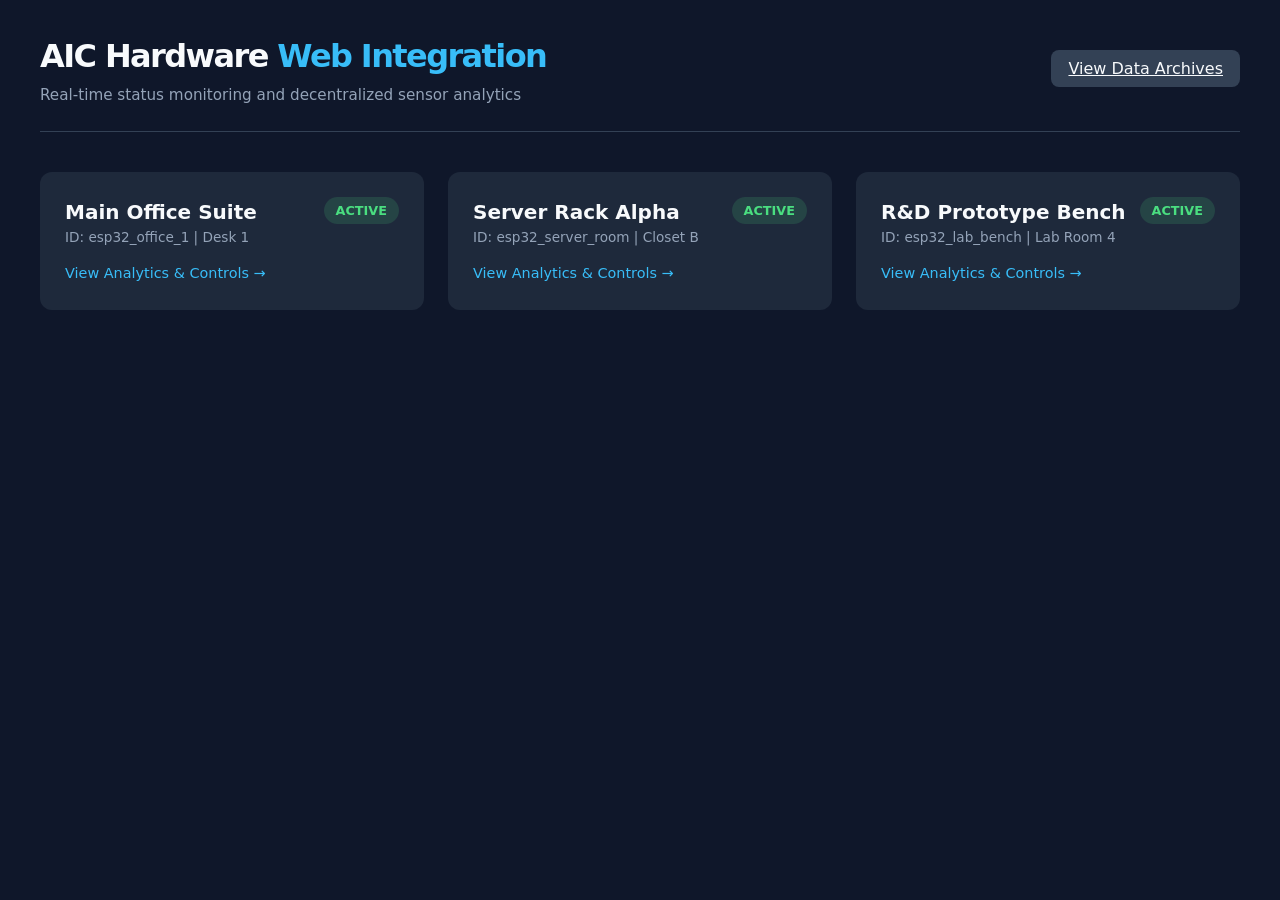
==== index.html @ 11d955bf "First Draft of Second Website" ====
<!DOCTYPE html>
<html lang="en">
<head>
  <meta charset="UTF-8">
  <meta name="viewport" content="width=device-width, initial-scale=1.0">
  <title>AIC Hardware Web Integration</title>
  <link rel="stylesheet" href="css/style.css">
</head>
<body>

  <div class="container">
    <header>
      <div>
        <h1>AIC Hardware <span>Web Integration</span></h1>
        <p class="subtitle">Real-time status monitoring and decentralized sensor analytics</p>
      </div>
      <div>
        <a href="archive" class="btn">View Data Archives</a>
      </div>
    </header>

    <main class="grid-fleet" id="fleet-grid">
      <div style="grid-column: 1 / -1; text-align: center; color: var(--text-muted); padding: 3rem 0;">
        <p style="font-size: 1.1rem; letter-spacing: 0.05em;">Initializing device fleet mapping matrix...</p>
      </div>
    </main>
  </div>

  <script src="js/app.js"></script>
  <script src="js/dashboard.js"></script>
</body>
</html>
---- css/style.css ----
/* ==========================================================================
   1. DESIGN SYSTEM & VARIABLISED TOKENS
   ========================================================================== */
:root {
  /* Color Palette (Clean Modern Dark Theme by Default) */
  --bg-main: #0f172a;       /* Deep slate blue */
  --bg-card: #1e293b;       /* Lighter slate for containment */
  --bg-input: #334155;      /* Slate for form fields */
  --text-main: #f8fafc;     /* Near white for high readability */
  --text-muted: #94a3b8;    /* Soft grey for timestamps/labels */
  
  /* Status Colors */
  --accent: #38bdf8;        /* Sky blue for primary icons/links */
  --success: #4ade80;       /* Vibrant green for online states */
  --warning: #facc15;       /* Amber for intervals/alerts */
  --danger: #f87171;        /* Coral red for disconnected states */

  /* Layout Tokens */
  --radius-lg: 12px;
  --radius-md: 8px;
  --transition: all 0.25s ease-in-out;
  --font-stack: system-ui, -apple-system, BlinkMacSystemFont, 'Segoe UI', Roboto, sans-serif;
}

/* ==========================================================================
   2. GLOBAL RESET & BASE STYLES
   ========================================================================== */
* {
  box-sizing: border-box;
  margin: 0;
  padding: 0;
}

body {
  background-color: var(--bg-main);
  color: var(--text-main);
  font-family: var(--font-stack);
  line-height: 1.5;
  padding: 2rem 1rem;
}

.container {
  max-width: 1200px;
  margin: 0 auto;
}

/* ==========================================================================
   3. TYPOGRAPHY & HEADER ARCHITECTURE
   ========================================================================== */
header {
  margin-bottom: 2.5rem;
  border-bottom: 1px solid var(--bg-input);
  padding-bottom: 1.5rem;
  display: flex;
  justify-content: space-between;
  align-items: center;
}

h1 {
  font-size: 2rem;
  font-weight: 700;
  letter-spacing: -0.05em;
}

h1 span {
  color: var(--accent);
}

.subtitle {
  color: var(--text-muted);
  font-size: 0.95rem;
  margin-top: 0.25rem;
}

/* ==========================================================================
   4. LAYOUT UTILITIES (The Grid Framework)
   ========================================================================== */
.grid-fleet {
  display: grid;
  grid-template-columns: repeat(auto-fill, minmax(300px, 1fr));
  gap: 1.5rem;
}

/* ==========================================================================
   5. UI COMPONENTS (Cards, Badges & Buttons)
   ========================================================================== */
/* Interactive Cards */
.card {
  background-color: var(--bg-card);
  border: 1px solid transparent;
  border-radius: var(--radius-lg);
  padding: 1.5rem;
  transition: var(--transition);
  text-decoration: none;
  color: inherit;
  display: flex;
  flex-direction: column;
}

/* Hover effects only apply if the card acts as a clickable navigation link */
a.card:hover {
  border-color: var(--accent);
  transform: translateY(-2px);
  box-shadow: 0 10px 20px rgba(0, 0, 0, 0.3);
}

/* Status Pill Badges */
.badge {
  display: inline-flex;
  align-items: center;
  gap: 0.5rem;
  font-size: 0.8rem;
  font-weight: 600;
  padding: 0.25rem 0.75rem;
  border-radius: 50px;
  text-transform: uppercase;
  width: fit-content;
}

.badge-online { background-color: rgba(74, 222, 128, 0.15); color: var(--success); }
.badge-offline { background-color: rgba(248, 113, 113, 0.15); color: var(--danger); }

/* Standard Metric Readouts */
.metric-group {
  display: flex;
  justify-content: space-between;
  margin-top: 1.5rem;
}

.metric-value {
  font-size: 2.25rem;
  font-weight: 700;
  letter-spacing: -0.02em;
}

.metric-label {
  font-size: 0.85rem;
  color: var(--text-muted);
  text-transform: uppercase;
}

/* Interactive Dashboard Controls */
.control-panel {
  background-color: var(--bg-card);
  border-radius: var(--radius-lg);
  padding: 1.25rem;
  margin-bottom: 2rem;
  display: flex;
  flex-wrap: wrap;
  gap: 1rem;
  align-items: center;
}

.btn {
  background-color: var(--bg-input);
  color: var(--text-main);
  border: 1px solid transparent;
  padding: 0.5rem 1rem;
  border-radius: var(--radius-md);
  cursor: pointer;
  font-weight: 500;
  transition: var(--transition);
}

.btn:hover { background-color: var(--accent); color: var(--bg-main); }
.btn-active { background-color: var(--accent); color: var(--bg-main); }

/* Chart Containers */
.chart-container {
  background-color: var(--bg-card);
  border-radius: var(--radius-lg);
  padding: 1.5rem;
  margin-bottom: 1.5rem;
}

.hidden {
  display: none !important;
}

/* ==========================================================================
   6. RESPONSIVE DESIGN ADJUSTMENTS
   ========================================================================== */
@media (max-width: 640px) {
  header {
    flex-direction: column;
    align-items: flex-start;
    gap: 1rem;
  }
  .control-panel {
    flex-direction: column;
    align-items: stretch;
  }
}

/* ==========================================================================
   7. FIXES & ELEMENT OVERRIDES
   ========================================================================== */
/* Strip the button hover color-flip entirely from native select dropdowns */
select.btn:hover {
  background-color: var(--bg-input) !important;
  color: var(--text-main) !important;
  border-color: var(--accent);
}
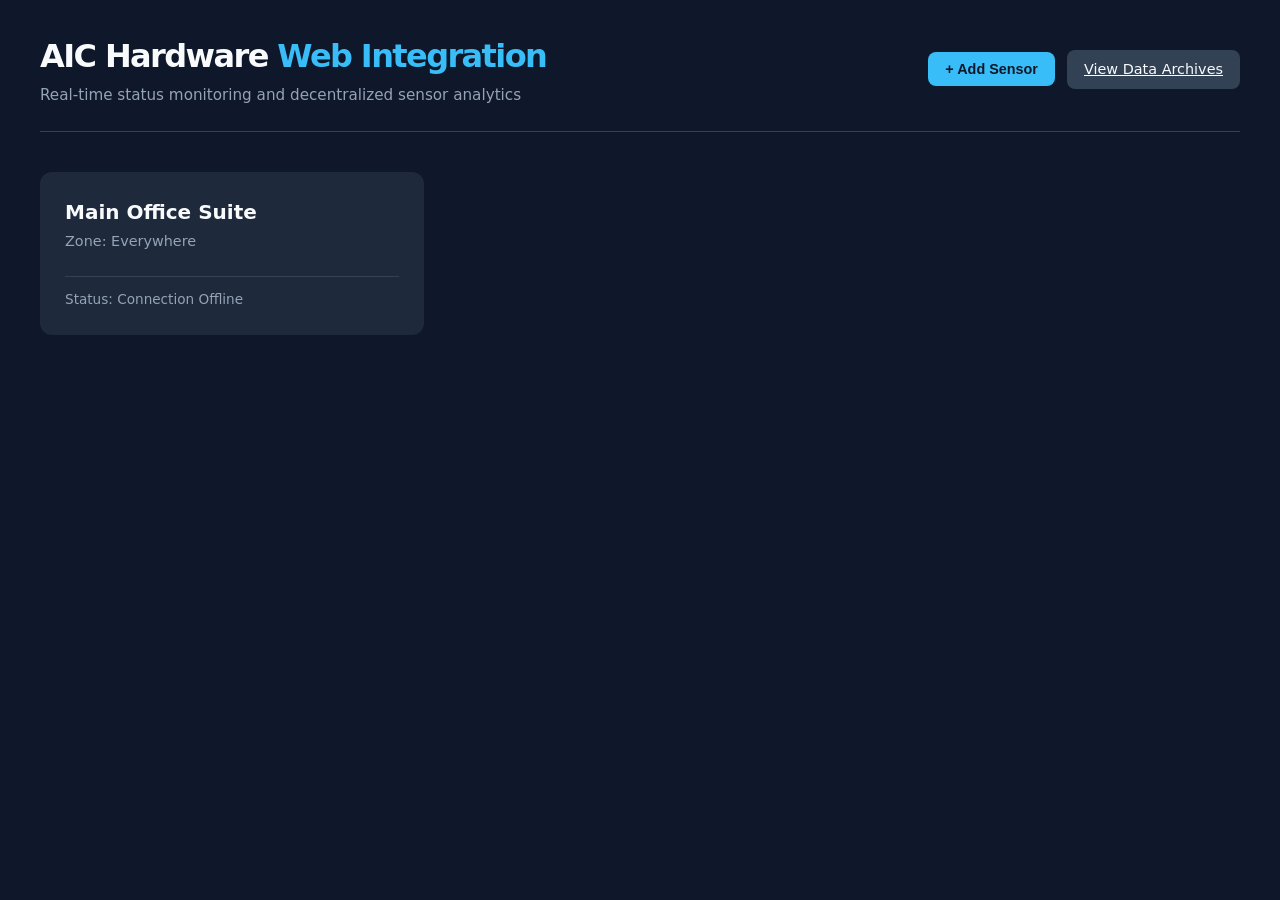
==== commit e9826d90: "Add/Delete/Edit Sensor Pages Functionality" ====
--- a/index.html
+++ b/index.html
@@ -14,7 +14,8 @@
         <h1>AIC Hardware <span>Web Integration</span></h1>
         <p class="subtitle">Real-time status monitoring and decentralized sensor analytics</p>
       </div>
-      <div>
+      <div style="display: flex; gap: 0.75rem; align-items: center;">
+        <button class="btn btn-primary-action" id="add-sensor-btn">+ Add Sensor</button>
         <a href="archive" class="btn">View Data Archives</a>
       </div>
     </header>
@@ -26,6 +27,49 @@
     </main>
   </div>
 
+  <!-- =====================================================================
+       ADD / EDIT SENSOR MODAL — shared for both Add and Edit flows
+  ====================================================================== -->
+  <div id="sensor-modal-overlay" class="modal-overlay hidden">
+    <div class="modal-box" role="dialog" aria-modal="true" aria-labelledby="modal-title">
+
+      <div class="modal-header">
+        <h2 id="modal-title">Add Sensor Card</h2>
+        <button class="modal-close-btn" id="modal-close-btn" aria-label="Close">&times;</button>
+      </div>
+
+      <div class="modal-body">
+
+        <div class="form-group">
+          <label for="modal-sensor-select">Sensor ID</label>
+          <select id="modal-sensor-select" class="form-control">
+            <option value="" disabled selected>Loading sensor IDs from sheet...</option>
+          </select>
+          <p class="form-hint">Fetched live from your Google Sheet's Telemetry tab.</p>
+        </div>
+
+        <div class="form-group">
+          <label for="modal-name-input">Display Name</label>
+          <input type="text" id="modal-name-input" class="form-control"
+                 placeholder="e.g. Main Office Suite" maxlength="40" />
+        </div>
+
+        <div class="form-group">
+          <label for="modal-desc-input">Description</label>
+          <input type="text" id="modal-desc-input" class="form-control"
+                 placeholder="e.g. Zone: Server Room — Floor 2" maxlength="60" />
+        </div>
+
+      </div>
+
+      <div class="modal-footer">
+        <button class="btn" id="modal-cancel-btn">Cancel</button>
+        <button class="btn btn-primary-action" id="modal-save-btn">Save Card</button>
+      </div>
+
+    </div>
+  </div>
+
   <script src="js/app.js"></script>
   <script src="js/dashboard.js"></script>
 </body>
--- a/css/style.css
+++ b/css/style.css
@@ -2,20 +2,17 @@
    1. DESIGN SYSTEM & VARIABLISED TOKENS
    ========================================================================== */
 :root {
-  /* Color Palette (Clean Modern Dark Theme by Default) */
-  --bg-main: #0f172a;       /* Deep slate blue */
-  --bg-card: #1e293b;       /* Lighter slate for containment */
-  --bg-input: #334155;      /* Slate for form fields */
-  --text-main: #f8fafc;     /* Near white for high readability */
-  --text-muted: #94a3b8;    /* Soft grey for timestamps/labels */
-  
-  /* Status Colors */
-  --accent: #38bdf8;        /* Sky blue for primary icons/links */
-  --success: #4ade80;       /* Vibrant green for online states */
-  --warning: #facc15;       /* Amber for intervals/alerts */
-  --danger: #f87171;        /* Coral red for disconnected states */
-
-  /* Layout Tokens */
+  --bg-main: #0f172a;
+  --bg-card: #1e293b;
+  --bg-input: #334155;
+  --text-main: #f8fafc;
+  --text-muted: #94a3b8;
+
+  --accent: #38bdf8;
+  --success: #4ade80;
+  --warning: #facc15;
+  --danger: #f87171;
+
   --radius-lg: 12px;
   --radius-md: 8px;
   --transition: all 0.25s ease-in-out;
@@ -62,9 +59,7 @@
   letter-spacing: -0.05em;
 }
 
-h1 span {
-  color: var(--accent);
-}
+h1 span { color: var(--accent); }
 
 .subtitle {
   color: var(--text-muted);
@@ -73,18 +68,25 @@
 }
 
 /* ==========================================================================
-   4. LAYOUT UTILITIES (The Grid Framework)
+   4. LAYOUT UTILITIES — Fixed 3-column fleet grid
    ========================================================================== */
 .grid-fleet {
   display: grid;
-  grid-template-columns: repeat(auto-fill, minmax(300px, 1fr));
+  grid-template-columns: repeat(3, 1fr);
   gap: 1.5rem;
 }
 
+@media (max-width: 900px) {
+  .grid-fleet { grid-template-columns: repeat(2, 1fr); }
+}
+
+@media (max-width: 560px) {
+  .grid-fleet { grid-template-columns: 1fr; }
+}
+
 /* ==========================================================================
    5. UI COMPONENTS (Cards, Badges & Buttons)
    ========================================================================== */
-/* Interactive Cards */
 .card {
   background-color: var(--bg-card);
   border: 1px solid transparent;
@@ -95,13 +97,99 @@
   color: inherit;
   display: flex;
   flex-direction: column;
-}
-
-/* Hover effects only apply if the card acts as a clickable navigation link */
+  position: relative;
+}
+
 a.card:hover {
   border-color: var(--accent);
   transform: translateY(-2px);
   box-shadow: 0 10px 20px rgba(0, 0, 0, 0.3);
+}
+
+/* ── 3-dot menu trigger ──────────────────────────────────────────────────── */
+.card-menu-wrap {
+  position: absolute;
+  top: 0.75rem;
+  right: 0.75rem;
+  /* Sits above the card's anchor so clicks don't navigate */
+  z-index: 2;
+}
+
+.card-menu-btn {
+  background: transparent;
+  border: none;
+  color: var(--text-muted);
+  font-size: 1.2rem;
+  cursor: pointer;
+  line-height: 1;
+  width: 28px;
+  height: 28px;
+  border-radius: var(--radius-md);
+  display: flex;
+  align-items: center;
+  justify-content: center;
+  transition: var(--transition);
+  opacity: 0;
+  letter-spacing: 0.05em;
+}
+
+/* Show the dot button whenever the card is hovered OR its menu is open */
+.card:hover .card-menu-btn,
+.card-menu-wrap.open .card-menu-btn {
+  opacity: 1;
+}
+
+.card-menu-btn:hover {
+  background-color: var(--bg-input);
+  color: var(--text-main);
+}
+
+/* ── Dropdown panel ──────────────────────────────────────────────────────── */
+.card-dropdown {
+  position: absolute;
+  top: calc(100% + 4px);
+  right: 0;
+  background-color: var(--bg-card);
+  border: 1px solid var(--bg-input);
+  border-radius: var(--radius-md);
+  min-width: 140px;
+  overflow: hidden;
+  box-shadow: 0 8px 24px rgba(0, 0, 0, 0.4);
+  /* Hidden by default */
+  display: none;
+  flex-direction: column;
+  z-index: 50;
+}
+
+.card-menu-wrap.open .card-dropdown {
+  display: flex;
+}
+
+.card-dropdown-item {
+  background: none;
+  border: none;
+  color: var(--text-main);
+  font-size: 0.875rem;
+  font-family: var(--font-stack);
+  text-align: left;
+  padding: 0.6rem 1rem;
+  cursor: pointer;
+  display: flex;
+  align-items: center;
+  gap: 0.5rem;
+  transition: background-color 0.15s ease;
+}
+
+.card-dropdown-item:hover {
+  background-color: var(--bg-input);
+}
+
+.card-dropdown-item.danger {
+  color: var(--danger);
+}
+
+.card-dropdown-item.danger:hover {
+  background-color: rgba(248, 113, 113, 0.1);
 }
 
 /* Status Pill Badges */
@@ -117,27 +205,13 @@
   width: fit-content;
 }
 
-.badge-online { background-color: rgba(74, 222, 128, 0.15); color: var(--success); }
+.badge-online  { background-color: rgba(74, 222, 128, 0.15); color: var(--success); }
 .badge-offline { background-color: rgba(248, 113, 113, 0.15); color: var(--danger); }
 
 /* Standard Metric Readouts */
-.metric-group {
-  display: flex;
-  justify-content: space-between;
-  margin-top: 1.5rem;
-}
-
-.metric-value {
-  font-size: 2.25rem;
-  font-weight: 700;
-  letter-spacing: -0.02em;
-}
-
-.metric-label {
-  font-size: 0.85rem;
-  color: var(--text-muted);
-  text-transform: uppercase;
-}
+.metric-group  { display: flex; justify-content: space-between; margin-top: 1.5rem; }
+.metric-value  { font-size: 2.25rem; font-weight: 700; letter-spacing: -0.02em; }
+.metric-label  { font-size: 0.85rem; color: var(--text-muted); text-transform: uppercase; }
 
 /* Interactive Dashboard Controls */
 .control-panel {
@@ -160,9 +234,10 @@
   cursor: pointer;
   font-weight: 500;
   transition: var(--transition);
-}
-
-.btn:hover { background-color: var(--accent); color: var(--bg-main); }
+  font-size: 0.9rem;
+}
+
+.btn:hover  { background-color: var(--accent); color: var(--bg-main); }
 .btn-active { background-color: var(--accent); color: var(--bg-main); }
 
 /* Chart Containers */
@@ -173,31 +248,168 @@
   margin-bottom: 1.5rem;
 }
 
-.hidden {
-  display: none !important;
-}
-
-/* ==========================================================================
-   6. RESPONSIVE DESIGN ADJUSTMENTS
+.hidden { display: none !important; }
+
+/* ==========================================================================
+   6. MODAL SYSTEM
+   ========================================================================== */
+.modal-overlay {
+  position: fixed;
+  inset: 0;
+  background-color: rgba(0, 0, 0, 0.6);
+  z-index: 100;
+  display: flex;
+  align-items: center;
+  justify-content: center;
+  padding: 1rem;
+  backdrop-filter: blur(2px);
+}
+
+.modal-box {
+  background-color: var(--bg-card);
+  border: 1px solid var(--bg-input);
+  border-radius: var(--radius-lg);
+  width: 100%;
+  max-width: 480px;
+  display: flex;
+  flex-direction: column;
+  animation: modal-in 0.2s ease;
+}
+
+@keyframes modal-in {
+  from { opacity: 0; transform: translateY(12px); }
+  to   { opacity: 1; transform: translateY(0); }
+}
+
+.modal-header {
+  display: flex;
+  justify-content: space-between;
+  align-items: center;
+  padding: 1.25rem 1.5rem;
+  border-bottom: 1px solid var(--bg-input);
+}
+
+.modal-header h2 {
+  font-size: 1.1rem;
+  font-weight: 700;
+  color: var(--text-main);
+}
+
+.modal-close-btn {
+  background: none;
+  border: none;
+  color: var(--text-muted);
+  font-size: 1.5rem;
+  cursor: pointer;
+  line-height: 1;
+  padding: 0.1rem 0.4rem;
+  border-radius: var(--radius-md);
+  transition: var(--transition);
+}
+
+.modal-close-btn:hover {
+  color: var(--text-main);
+  background-color: var(--bg-input);
+}
+
+.modal-body {
+  padding: 1.5rem;
+  display: flex;
+  flex-direction: column;
+  gap: 1.25rem;
+}
+
+.modal-footer {
+  padding: 1rem 1.5rem;
+  border-top: 1px solid var(--bg-input);
+  display: flex;
+  justify-content: flex-end;
+  gap: 0.75rem;
+}
+
+/* Form elements */
+.form-group {
+  display: flex;
+  flex-direction: column;
+  gap: 0.4rem;
+}
+
+.form-group label {
+  font-size: 0.85rem;
+  font-weight: 600;
+  color: var(--text-muted);
+  text-transform: uppercase;
+  letter-spacing: 0.04em;
+}
+
+.form-control {
+  background-color: var(--bg-input);
+  color: var(--text-main);
+  border: 1px solid transparent;
+  border-radius: var(--radius-md);
+  padding: 0.6rem 0.85rem;
+  font-size: 0.95rem;
+  font-family: var(--font-stack);
+  width: 100%;
+  transition: var(--transition);
+  appearance: auto;
+}
+
+.form-control:focus {
+  outline: none;
+  border-color: var(--accent);
+}
+
+.form-control option {
+  background-color: var(--bg-card);
+  color: var(--text-main);
+}
+
+.form-hint {
+  font-size: 0.8rem;
+  color: var(--text-muted);
+}
+
+/* ==========================================================================
+   7. RESPONSIVE DESIGN ADJUSTMENTS
    ========================================================================== */
 @media (max-width: 640px) {
-  header {
-    flex-direction: column;
-    align-items: flex-start;
-    gap: 1rem;
-  }
-  .control-panel {
-    flex-direction: column;
-    align-items: stretch;
-  }
-}
-
-/* ==========================================================================
-   7. FIXES & ELEMENT OVERRIDES
-   ========================================================================== */
-/* Strip the button hover color-flip entirely from native select dropdowns */
+  header { flex-direction: column; align-items: flex-start; gap: 1rem; }
+  .control-panel { flex-direction: column; align-items: stretch; }
+}
+
+/* ==========================================================================
+   8. FIXES & ELEMENT OVERRIDES
+   ========================================================================== */
 select.btn:hover {
   background-color: var(--bg-input) !important;
   color: var(--text-main) !important;
   border-color: var(--accent);
+}
+
+.btn-archive-action {
+  background-color: #1e293b;
+  color: #ffffff;
+  font-weight: 600;
+  font-size: 0.875rem;
+  padding: 0.625rem 1.25rem;
+  border: 1px solid rgba(255, 255, 255, 0.1);
+  border-radius: 0.375rem;
+  cursor: pointer;
+  transition: background-color 0.15s ease, opacity 0.15s ease;
+}
+
+.btn-archive-action:hover   { background-color: #334155; }
+.btn-archive-action:disabled { opacity: 0.6; cursor: wait; }
+
+.btn-primary-action {
+  background-color: var(--accent) !important;
+  color: var(--bg-main) !important;
+  font-weight: 600;
+  border-radius: var(--radius-md);
+}
+
+.btn-primary-action:hover {
+  opacity: 0.85;
+  background-color: var(--accent) !important;
 }
